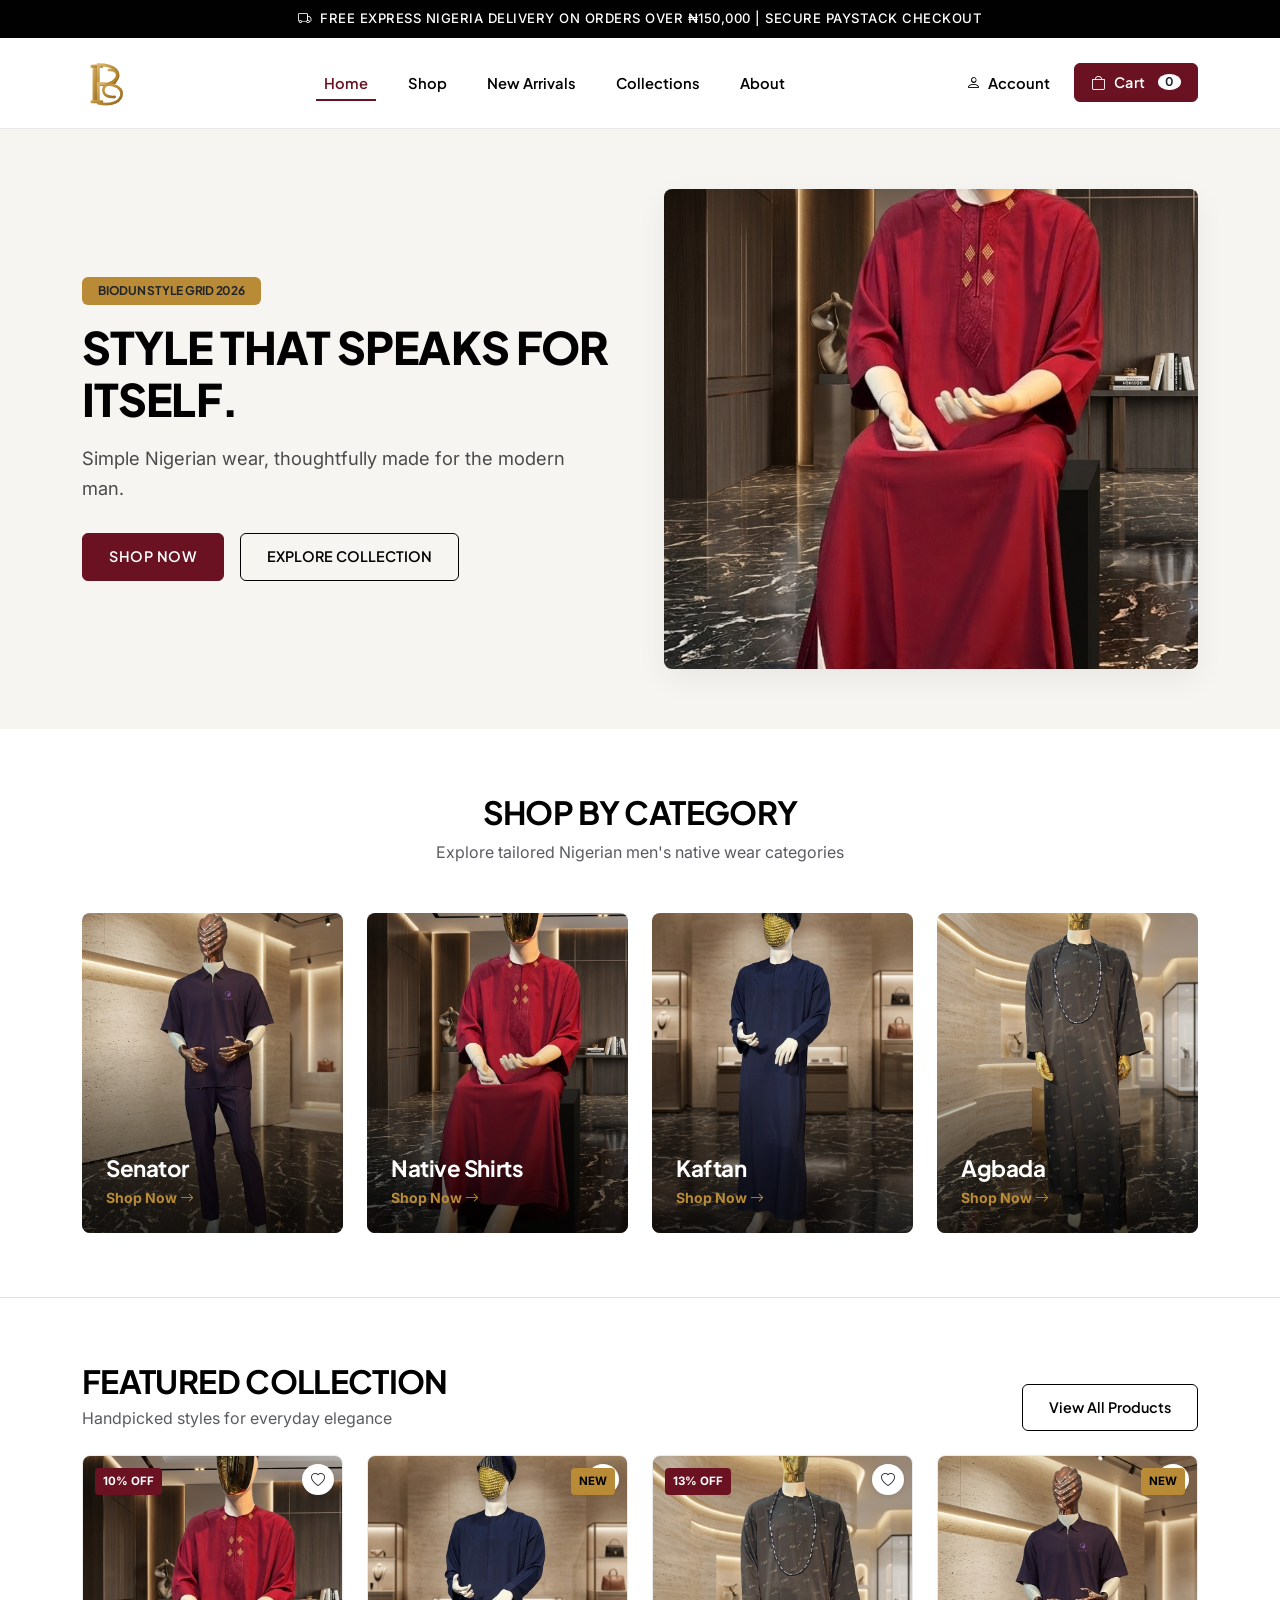
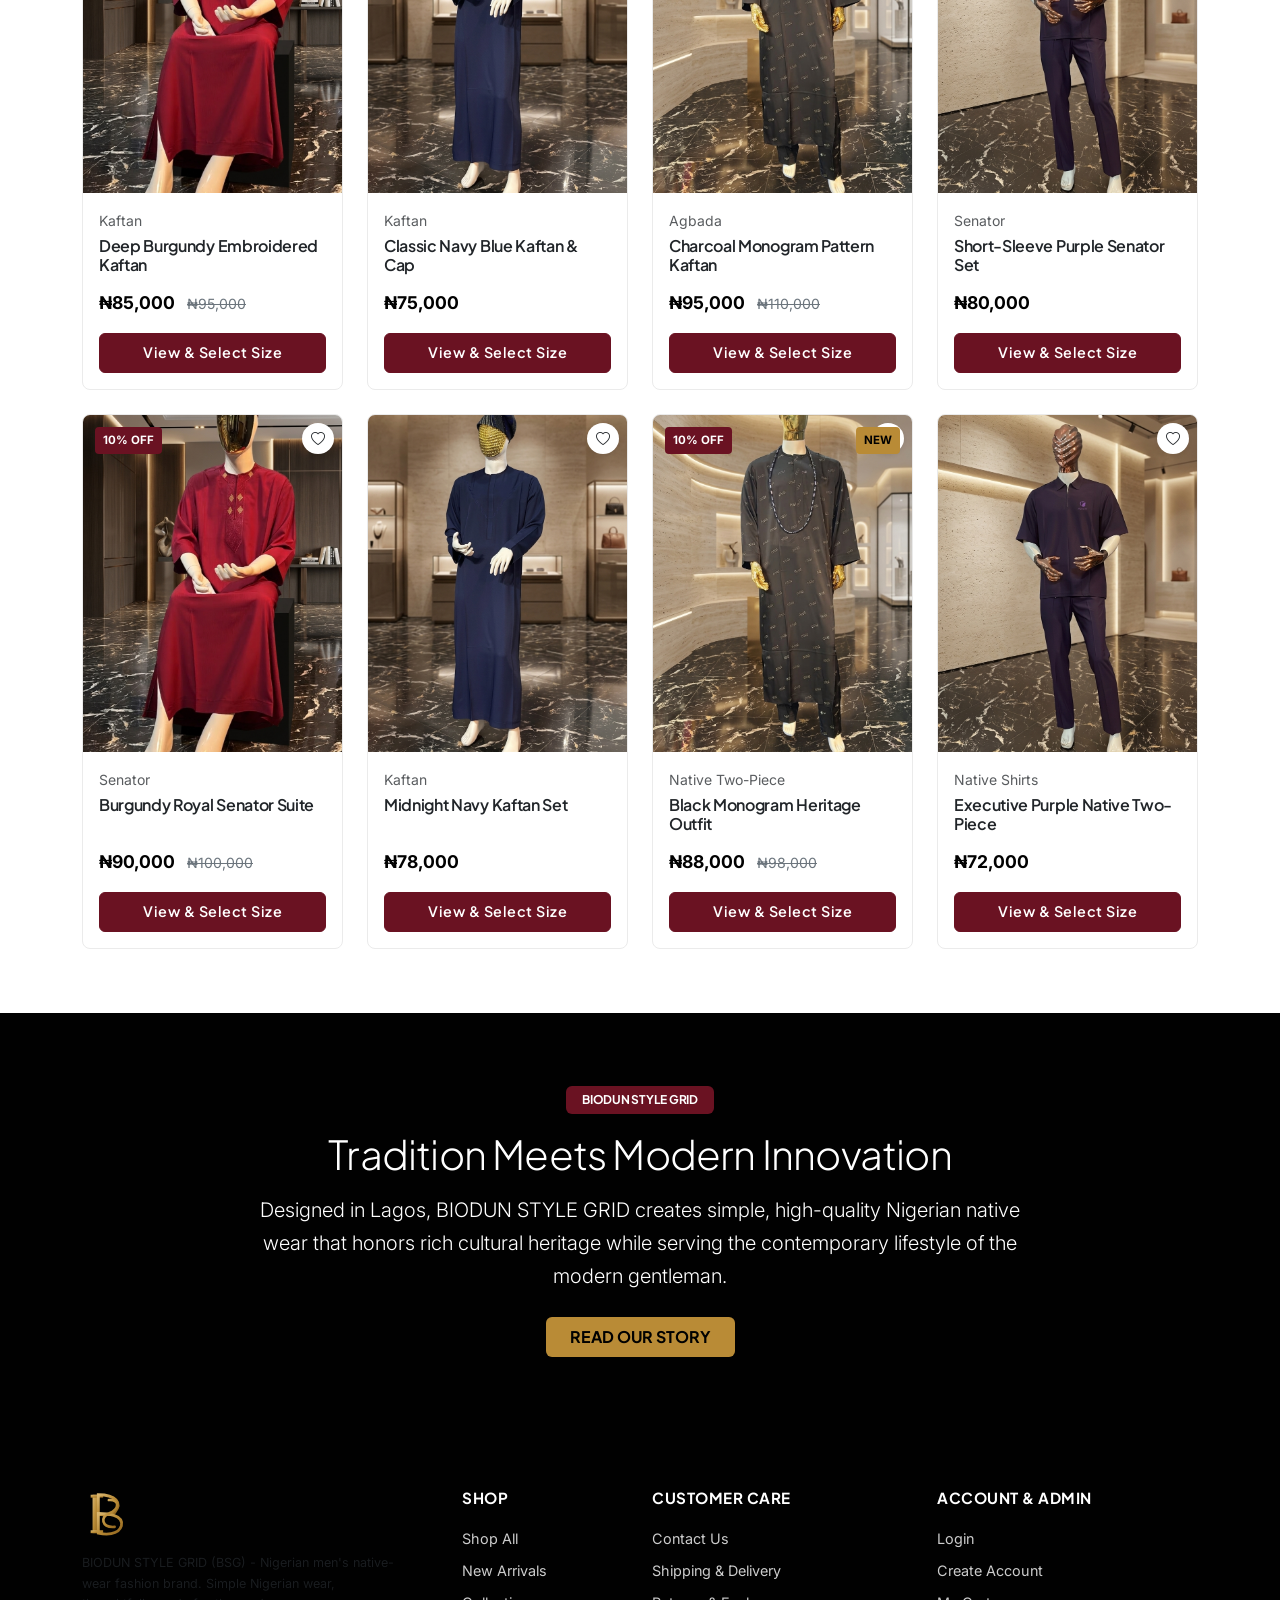
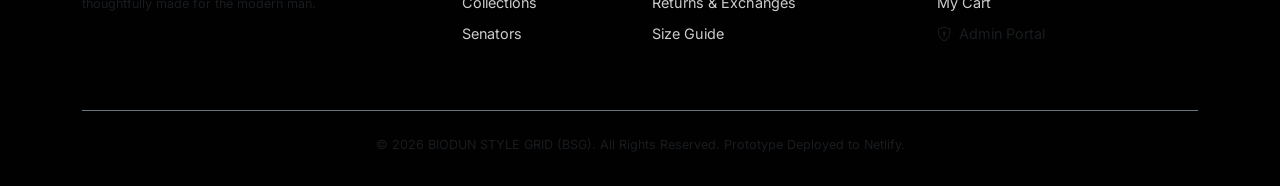
==== index.html @ 50bf49c2 "first commit" ====
<!DOCTYPE html>
<html lang="en">
<head>
  <meta charset="UTF-8">
  <meta name="viewport" content="width=device-width, initial-scale=1.0">
  <title>BIODUN STYLE GRID | Simple Nigerian Men's Native Wear</title>
  <meta name="description" content="BIODUN STYLE GRID (BSG) - Simple Nigerian wear, thoughtfully made for the modern man. Shop Senator outfits, Kaftans, Native shirts, and Agbada online.">
  
  <!-- Bootstrap 5 & Bootstrap Icons CSS -->
  <link href="https://cdn.jsdelivr.net/npm/bootstrap@5.3.2/dist/css/bootstrap.min.css" rel="stylesheet">
  <link href="https://cdn.jsdelivr.net/npm/bootstrap-icons@1.11.1/font/bootstrap-icons.css" rel="stylesheet">
  
  <!-- BSG Custom Brand CSS -->
  <link rel="stylesheet" href="css/style.css">
  <link rel="icon" href="assets/logo.svg" type="image/svg+xml">
</head>
<body>

  <!-- Announcement Bar -->
  <div class="announcement-bar text-center">
    <div class="container">
      <span><i class="bi bi-truck me-1"></i> FREE EXPRESS NIGERIA DELIVERY ON ORDERS OVER ₦150,000 | SECURE PAYSTACK CHECKOUT</span>
    </div>
  </div>

  <!-- Main Header Navigation -->
  <nav class="navbar navbar-expand-lg navbar-bsg">
    <div class="container">
      
      <!-- LEFT: Logo -->
      <a class="navbar-brand me-4 d-flex align-items-center" href="index.html">
        <img src="assets/logo.svg" alt="BIODUN STYLE GRID Emblem" height="48">
      </a>

      <!-- Mobile Controls: Cart & Hamburger -->
      <div class="d-flex align-items-center gap-2 d-lg-none ms-auto me-2">
        <a href="cart.html" class="btn btn-link text-dark p-1 position-relative">
          <i class="bi bi-bag fs-5"></i>
          <span class="cart-count-badge position-absolute top-0 start-100 translate-middle">0</span>
        </a>
      </div>

      <button class="navbar-toggler border-0" type="button" data-bs-toggle="collapse" data-bs-target="#bsgNavMenu">
        <span class="navbar-toggler-icon"></span>
      </button>

      <!-- CENTRE: Navigation Links -->
      <div class="collapse navbar-collapse" id="bsgNavMenu">
        <ul class="navbar-nav mx-auto mb-2 mb-lg-0 text-center">
          <li class="nav-item"><a class="nav-link nav-link-bsg active" href="index.html">Home</a></li>
          <li class="nav-item"><a class="nav-link nav-link-bsg" href="shop.html">Shop</a></li>
          <li class="nav-item"><a class="nav-link nav-link-bsg" href="shop.html?filter=new">New Arrivals</a></li>
          <li class="nav-item"><a class="nav-link nav-link-bsg" href="collections.html">Collections</a></li>
          <li class="nav-item"><a class="nav-link nav-link-bsg" href="about.html">About</a></li>
        </ul>

        <!-- RIGHT: Account, Cart -->
        <div class="d-none d-lg-flex align-items-center gap-3">
          <a href="login.html" class="nav-link-bsg text-dark nav-account-link me-2">
            <i class="bi bi-person me-1"></i> Account
          </a>

          <a href="cart.html" class="btn btn-bsg-primary btn-sm py-2 px-3 d-flex align-items-center gap-2">
            <i class="bi bi-bag"></i> Cart <span class="badge bg-white text-dark rounded-circle cart-count-badge">0</span>
          </a>
        </div>
      </div>

    </div>
  </nav>

  <!-- Hero Section -->
  <section class="hero-bsg">
    <div class="container">
      <div class="row align-items-center g-5">
        <div class="col-lg-6">
          <span class="badge bg-bsg-gold text-dark font-heading px-3 py-2 mb-3">BIODUN STYLE GRID 2026</span>
          <h1 class="hero-title">STYLE THAT SPEAKS FOR ITSELF.</h1>
          <p class="hero-subtitle">Simple Nigerian wear, thoughtfully made for the modern man.</p>
          
          <div class="d-flex gap-3 flex-wrap">
            <a href="shop.html" class="btn btn-bsg-primary btn-lg">SHOP NOW</a>
            <a href="collections.html" class="btn btn-bsg-secondary btn-lg">EXPLORE COLLECTION</a>
          </div>
        </div>

        <div class="col-lg-6">
          <div class="hero-img-box">
            <img src="assets/images/burgundy_embroidered_kaftan.jpg" alt="Modern Nigerian Male Native Wear" class="hero-img">
          </div>
        </div>
      </div>
    </div>
  </section>

  <!-- Shop By Category Section -->
  <section class="py-5 bg-bsg-white border-bottom">
    <div class="container py-3">
      <div class="text-center mb-5">
        <h2 class="font-heading mb-2">SHOP BY CATEGORY</h2>
        <p class="text-muted">Explore tailored Nigerian men's native wear categories</p>
      </div>

      <div class="row g-4">
        <!-- Category 1: Senator -->
        <div class="col-6 col-md-3">
          <a href="shop.html?category=Senator" class="category-card">
            <img src="assets/images/purple_native_set.jpg" alt="Senator Native Wear">
            <div class="category-card-overlay">
              <h3 class="category-card-title">Senator</h3>
              <span class="small text-bsg-gold fw-bold">Shop Now <i class="bi bi-arrow-right"></i></span>
            </div>
          </a>
        </div>

        <!-- Category 2: Native Shirts -->
        <div class="col-6 col-md-3">
          <a href="shop.html?category=Native Shirts" class="category-card">
            <img src="assets/images/burgundy_embroidered_kaftan.jpg" alt="Native Shirts">
            <div class="category-card-overlay">
              <h3 class="category-card-title">Native Shirts</h3>
              <span class="small text-bsg-gold fw-bold">Shop Now <i class="bi bi-arrow-right"></i></span>
            </div>
          </a>
        </div>

        <!-- Category 3: Kaftan -->
        <div class="col-6 col-md-3">
          <a href="shop.html?category=Kaftan" class="category-card">
            <img src="assets/images/navy_kaftan_fila.jpg" alt="Kaftan">
            <div class="category-card-overlay">
              <h3 class="category-card-title">Kaftan</h3>
              <span class="small text-bsg-gold fw-bold">Shop Now <i class="bi bi-arrow-right"></i></span>
            </div>
          </a>
        </div>

        <!-- Category 4: Agbada -->
        <div class="col-6 col-md-3">
          <a href="shop.html?category=Agbada" class="category-card">
            <img src="assets/images/charcoal_monogram_kaftan.jpg" alt="Agbada">
            <div class="category-card-overlay">
              <h3 class="category-card-title">Agbada</h3>
              <span class="small text-bsg-gold fw-bold">Shop Now <i class="bi bi-arrow-right"></i></span>
            </div>
          </a>
        </div>
      </div>
    </div>
  </section>

  <!-- Featured Collection (8 Products) -->
  <section class="py-5 bg-bsg-bg-light">
    <div class="container py-3">
      <div class="d-flex justify-content-between align-items-end mb-4">
        <div>
          <h2 class="font-heading mb-1">FEATURED COLLECTION</h2>
          <p class="text-muted mb-0">Handpicked styles for everyday elegance</p>
        </div>
        <a href="shop.html" class="btn btn-bsg-secondary btn-sm">View All Products</a>
      </div>

      <div class="row g-4" id="homeFeaturedGrid">
        <!-- Rendered dynamically by JavaScript -->
      </div>
    </div>
  </section>

  <!-- Brand Positioning Statement Banner -->
  <section class="py-5 bg-bsg-black text-white text-center">
    <div class="container py-4" style="max-width: 800px;">
      <span class="badge bg-bsg-burgundy text-white font-heading px-3 py-2 mb-3">BIODUN STYLE GRID</span>
      <h2 class="text-white display-6 mb-3">Tradition Meets Modern Innovation</h2>
      <p class="lead opacity-80 mb-4">
        Designed in Lagos, BIODUN STYLE GRID creates simple, high-quality Nigerian native wear that honors rich cultural heritage while serving the contemporary lifestyle of the modern gentleman.
      </p>
      <a href="about.html" class="btn btn-bsg-gold px-4 py-2">READ OUR STORY</a>
    </div>
  </section>

  <!-- Footer -->
  <footer class="footer-bsg">
    <div class="container">
      <div class="row g-4 mb-5">
        <div class="col-lg-4">
          <img src="assets/logo-white.svg" alt="BSG Emblem" height="48" class="mb-3">
          <p class="small text-muted mb-4" style="max-width: 320px;">
            BIODUN STYLE GRID (BSG) - Nigerian men's native-wear fashion brand. Simple Nigerian wear, thoughtfully made for the modern man.
          </p>
        </div>

        <div class="col-6 col-md-3 col-lg-2">
          <h6>SHOP</h6>
          <ul class="list-unstyled d-flex flex-column gap-2">
            <li><a href="shop.html">Shop All</a></li>
            <li><a href="shop.html?filter=new">New Arrivals</a></li>
            <li><a href="collections.html">Collections</a></li>
            <li><a href="shop.html?category=Senator">Senators</a></li>
          </ul>
        </div>

        <div class="col-6 col-md-3 col-lg-3">
          <h6>CUSTOMER CARE</h6>
          <ul class="list-unstyled d-flex flex-column gap-2">
            <li><a href="contact.html">Contact Us</a></li>
            <li><a href="contact.html#shipping">Shipping & Delivery</a></li>
            <li><a href="contact.html#returns">Returns & Exchanges</a></li>
            <li><a href="about.html#size-guide">Size Guide</a></li>
          </ul>
        </div>

        <div class="col-6 col-md-3 col-lg-3">
          <h6>ACCOUNT & ADMIN</h6>
          <ul class="list-unstyled d-flex flex-column gap-2 mb-3">
            <li><a href="login.html">Login</a></li>
            <li><a href="register.html">Create Account</a></li>
            <li><a href="cart.html">My Cart</a></li>
            <li><a href="admin.html" class="text-muted"><i class="bi bi-shield-lock me-1"></i> Admin Portal</a></li>
          </ul>
        </div>
      </div>

      <div class="border-top border-secondary pt-4 text-center small text-muted">
        <p class="mb-0">© 2026 BIODUN STYLE GRID (BSG). All Rights Reserved. Prototype Deployed to Netlify.</p>
      </div>
    </div>
  </footer>

  <!-- JS Dependencies -->
  <script src="https://cdn.jsdelivr.net/npm/bootstrap@5.3.2/dist/js/bootstrap.bundle.min.js"></script>
  <script src="js/products.js"></script>
  <script src="js/cart.js"></script>
  <script src="js/auth.js"></script>
  <script src="js/app.js"></script>

  <script>
    document.addEventListener('DOMContentLoaded', () => {
      const grid = document.getElementById('homeFeaturedGrid');
      if (grid) {
        const featured = getAllProducts().filter(p => p.featured).slice(0, 8);
        grid.innerHTML = featured.map(p => createProductCardHtml(p)).join('');
      }
    });
  </script>
</body>
</html>
---- css/style.css ----
/* ==========================================================================
   BIODUN STYLE GRID (BSG) - BRAND STYLESHEET
   Colors: Burgundy #6A1222 | Gold #B98B36 | Light Green #AAE3B8 | Black #010101 | White #FFFFFF
   Stack: HTML5, CSS3, JavaScript, Bootstrap 5, Bootstrap Icons
   ========================================================================== */

@import url('https://fonts.googleapis.com/css2?family=Inter:wght@300;400;500;600;700&family=Plus+Jakarta+Sans:wght@500;600;700;800&display=swap');

:root {
  --bsg-burgundy: #6A1222;
  --bsg-burgundy-hover: #520D1A;
  --bsg-gold: #B98B36;
  --bsg-gold-light: #DAB66E;
  --bsg-light-green: #AAE3B8;
  --bsg-black: #010101;
  --bsg-dark-gray: #1E1E24;
  --bsg-muted: #6C757D;
  --bsg-bg-light: #F8F9FA;
  --bsg-white: #FFFFFF;

  --font-heading: 'Plus Jakarta Sans', -apple-system, sans-serif;
  --font-body: 'Inter', -apple-system, sans-serif;
  
  --bsg-border-radius: 6px;
  --bsg-transition: all 0.25s ease-in-out;
}

/* Global Reset & Base Typography */
body {
  font-family: var(--font-body);
  color: var(--bsg-black);
  background-color: var(--bsg-white);
  line-height: 1.65;
  overflow-x: hidden;
  -webkit-font-smoothing: antialiased;
}

h1, h2, h3, h4, h5, h6, .font-heading {
  font-family: var(--font-heading);
  font-weight: 700;
  color: var(--bsg-black);
  letter-spacing: -0.02em;
}

a {
  color: inherit;
  text-decoration: none;
  transition: var(--bsg-transition);
}

a:hover {
  color: var(--bsg-burgundy);
}

/* Color Classes */
.bg-bsg-burgundy { background-color: var(--bsg-burgundy) !important; color: var(--bsg-white); }
.bg-bsg-gold { background-color: var(--bsg-gold) !important; color: var(--bsg-black); }
.bg-bsg-light { background-color: var(--bsg-bg-light) !important; }
.bg-bsg-black { background-color: var(--bsg-black) !important; color: var(--bsg-white); }
.text-bsg-burgundy { color: var(--bsg-burgundy) !important; }
.text-bsg-gold { color: var(--bsg-gold) !important; }
.text-bsg-green { color: #1E7E34 !important; }
.border-bsg-gold { border-color: var(--bsg-gold) !important; }

/* Buttons */
.btn-bsg-primary {
  background-color: var(--bsg-burgundy);
  color: var(--bsg-white) !important;
  font-family: var(--font-heading);
  font-weight: 600;
  font-size: 0.9rem;
  letter-spacing: 0.5px;
  padding: 12px 26px;
  border-radius: var(--bsg-border-radius);
  border: 1px solid var(--bsg-burgundy);
  transition: var(--bsg-transition);
}

.btn-bsg-primary:hover {
  background-color: var(--bsg-burgundy-hover);
  border-color: var(--bsg-burgundy-hover);
  color: var(--bsg-white) !important;
}

.btn-bsg-secondary {
  background-color: transparent;
  color: var(--bsg-black) !important;
  font-family: var(--font-heading);
  font-weight: 600;
  font-size: 0.9rem;
  padding: 12px 26px;
  border-radius: var(--bsg-border-radius);
  border: 1.5px solid var(--bsg-black);
  transition: var(--bsg-transition);
}

.btn-bsg-secondary:hover {
  background-color: var(--bsg-black);
  color: var(--bsg-white) !important;
}

.btn-bsg-gold {
  background-color: var(--bsg-gold);
  color: var(--bsg-black) !important;
  font-family: var(--font-heading);
  font-weight: 700;
  padding: 12px 24px;
  border-radius: var(--bsg-border-radius);
  border: none;
  transition: var(--bsg-transition);
}

.btn-bsg-gold:hover {
  background-color: var(--bsg-gold-light);
}

/* Header & Announcement Bar */
.announcement-bar {
  background-color: var(--bsg-black);
  color: var(--bsg-white);
  font-size: 0.82rem;
  font-weight: 500;
  padding: 8px 0;
  letter-spacing: 0.5px;
}

.announcement-bar a {
  color: var(--bsg-gold);
  text-decoration: underline;
}

.navbar-bsg {
  background-color: var(--bsg-white);
  border-bottom: 1px solid #EAEAEA;
  padding: 16px 0;
  position: sticky;
  top: 0;
  z-index: 1030;
}

.nav-link-bsg {
  font-family: var(--font-heading);
  font-size: 0.92rem;
  font-weight: 600;
  color: var(--bsg-black) !important;
  margin: 0 12px;
  padding: 6px 0;
  position: relative;
}

.nav-link-bsg:hover, .nav-link-bsg.active {
  color: var(--bsg-burgundy) !important;
}

.nav-link-bsg.active::after {
  content: '';
  position: absolute;
  bottom: 0;
  left: 0;
  width: 100%;
  height: 2px;
  background-color: var(--bsg-burgundy);
}

.cart-count-badge {
  background-color: var(--bsg-burgundy);
  color: var(--bsg-white);
  font-size: 0.75rem;
  font-weight: 700;
  border-radius: 50%;
  padding: 2px 7px;
  margin-left: 4px;
}

/* Hero Section */
.hero-bsg {
  background-color: #F7F5F2;
  padding: 60px 0;
  min-height: 520px;
  display: flex;
  align-items: center;
}

.hero-title {
  font-size: 2.8rem;
  font-weight: 800;
  line-height: 1.15;
  color: var(--bsg-black);
  margin-bottom: 18px;
}

.hero-subtitle {
  font-size: 1.15rem;
  color: #4A4A4A;
  margin-bottom: 30px;
  max-width: 520px;
}

.hero-img-box {
  border-radius: 8px;
  overflow: hidden;
  box-shadow: 0 10px 30px rgba(0,0,0,0.06);
}

.hero-img {
  width: 100%;
  height: 480px;
  object-fit: cover;
}

/* Shop Category Cards */
.category-card {
  position: relative;
  border-radius: 8px;
  overflow: hidden;
  height: 320px;
  background-color: #EEEEEE;
  display: block;
}

.category-card img {
  width: 100%;
  height: 100%;
  object-fit: cover;
  transition: transform 0.4s ease;
}

.category-card:hover img {
  transform: scale(1.05);
}

.category-card-overlay {
  position: absolute;
  inset: 0;
  background: linear-gradient(to top, rgba(1, 1, 1, 0.75) 0%, transparent 60%);
  display: flex;
  flex-direction: column;
  justify-content: flex-end;
  padding: 24px;
  color: var(--bsg-white);
}

.category-card-title {
  font-size: 1.4rem;
  font-weight: 700;
  color: var(--bsg-white);
  margin-bottom: 4px;
}

/* Product Cards */
.bsg-product-card {
  background-color: var(--bsg-white);
  border: 1px solid #EBEBEB;
  border-radius: 8px;
  overflow: hidden;
  transition: var(--bsg-transition);
  height: 100%;
  display: flex;
  flex-direction: column;
}

.bsg-product-card:hover {
  border-color: #CCCCCC;
  box-shadow: 0 8px 24px rgba(0,0,0,0.07);
}

.bsg-product-img-wrapper {
  position: relative;
  padding-top: 130%; /* 3:4 Aspect ratio */
  background-color: #F4F4F4;
  overflow: hidden;
}

.bsg-product-img {
  position: absolute;
  top: 0;
  left: 0;
  width: 100%;
  height: 100%;
  object-fit: cover;
  transition: transform 0.3s ease;
}

.bsg-product-card:hover .bsg-product-img {
  transform: scale(1.03);
}

.badge-bsg-discount {
  position: absolute;
  top: 12px;
  left: 12px;
  background-color: var(--bsg-burgundy);
  color: var(--bsg-white);
  font-size: 0.72rem;
  font-weight: 700;
  padding: 4px 8px;
  border-radius: 4px;
  z-index: 2;
}

.badge-bsg-new {
  position: absolute;
  top: 12px;
  right: 12px;
  background-color: var(--bsg-gold);
  color: var(--bsg-black);
  font-size: 0.72rem;
  font-weight: 700;
  padding: 4px 8px;
  border-radius: 4px;
  z-index: 2;
}

.bsg-card-body {
  padding: 16px;
  display: flex;
  flex-direction: column;
  flex-grow: 1;
}

.bsg-product-title {
  font-size: 1rem;
  font-weight: 600;
  color: var(--bsg-black);
  margin-bottom: 6px;
}

.bsg-product-price {
  font-size: 1.1rem;
  font-weight: 700;
  color: var(--bsg-black);
}

.bsg-product-old-price {
  font-size: 0.88rem;
  color: var(--bsg-muted);
  text-decoration: line-through;
  margin-left: 8px;
}

/* Selectable Size & Color Buttons */
.size-btn-group .btn-size {
  border: 1.5px solid #DDDDDD;
  background: var(--bsg-white);
  color: var(--bsg-black);
  font-weight: 600;
  font-size: 0.85rem;
  min-width: 44px;
  height: 44px;
  border-radius: 6px;
  transition: var(--bsg-transition);
}

.size-btn-group .btn-size:hover {
  border-color: var(--bsg-black);
}

.size-btn-group .btn-size.active {
  border-color: var(--bsg-burgundy);
  background-color: var(--bsg-burgundy);
  color: var(--bsg-white);
}

.color-swatch {
  width: 32px;
  height: 32px;
  border-radius: 50%;
  border: 2px solid transparent;
  cursor: pointer;
  display: inline-block;
  transition: var(--bsg-transition);
}

.color-swatch.active {
  border-color: var(--bsg-burgundy);
  transform: scale(1.15);
}

/* Footer */
.footer-bsg {
  background-color: var(--bsg-black);
  color: #CCCCCC;
  padding: 60px 0 30px 0;
  font-size: 0.9rem;
}

.footer-bsg h6 {
  color: var(--bsg-white);
  font-family: var(--font-heading);
  font-size: 0.95rem;
  font-weight: 700;
  margin-bottom: 20px;
  letter-spacing: 0.5px;
}

.footer-bsg a {
  color: #CCCCCC;
}

.footer-bsg a:hover {
  color: var(--bsg-gold);
}

/* Toast Notification Styling */
.toast-bsg {
  background-color: var(--bsg-black);
  color: var(--bsg-white);
  border-left: 4px solid var(--bsg-burgundy);
  box-shadow: 0 10px 25px rgba(0,0,0,0.2);
}

/* Responsive Tweaks */
@media (max-width: 768px) {
  .hero-bsg {
    padding: 40px 0;
    text-align: center;
  }
  .hero-title {
    font-size: 2.1rem;
  }
  .hero-subtitle {
    margin-left: auto;
    margin-right: auto;
  }
  .hero-img {
    height: 320px;
  }
}
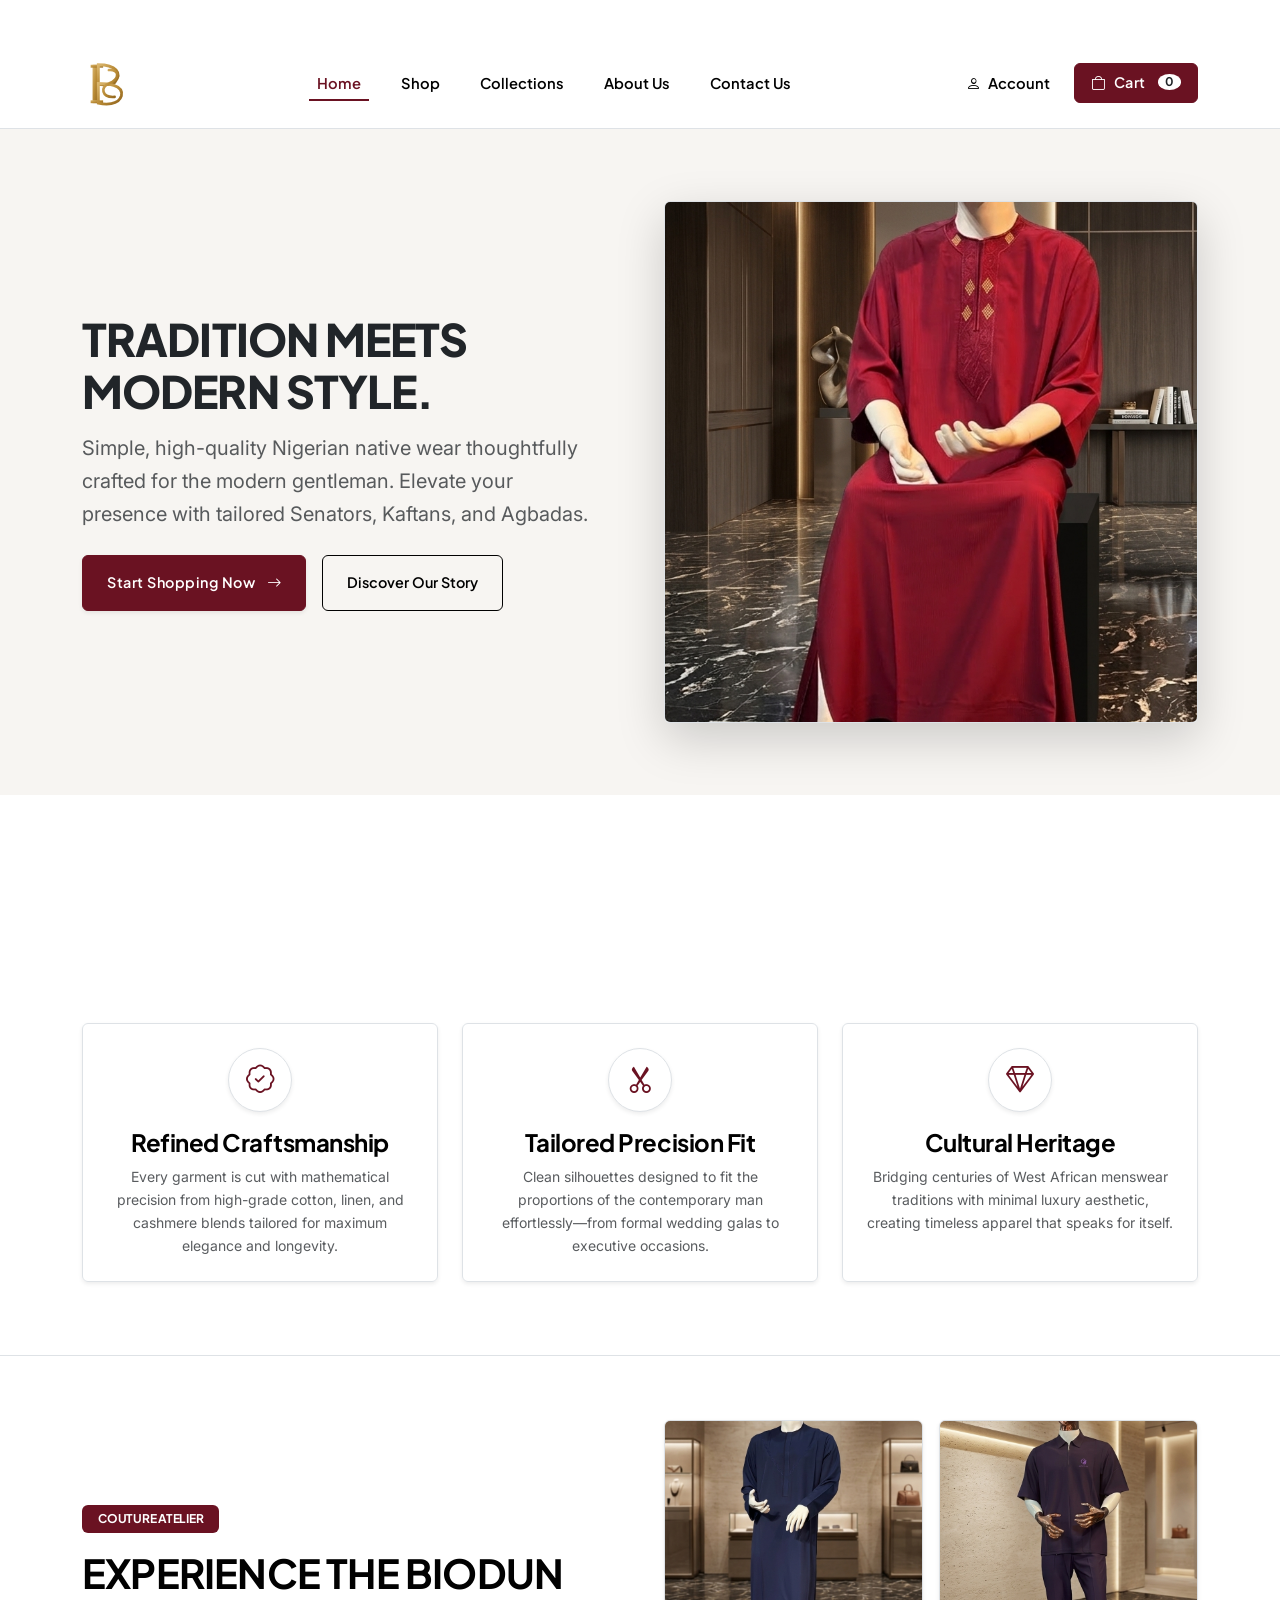
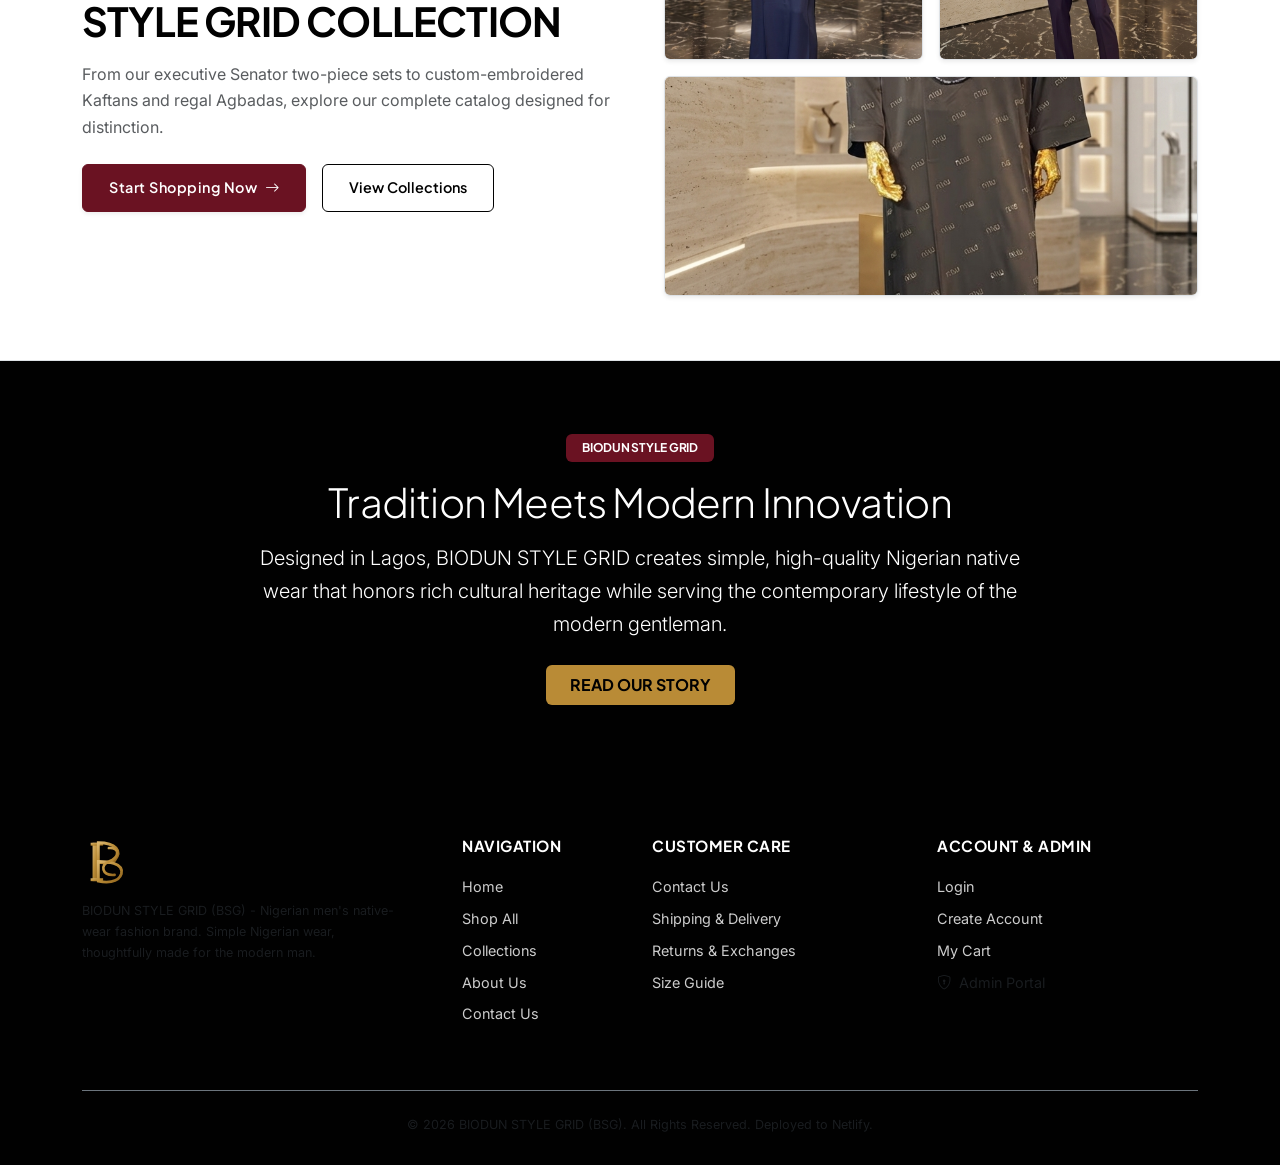
==== commit 7e00fd43: "first commit" ====
--- a/index.html
+++ b/index.html
@@ -3,8 +3,8 @@
 <head>
   <meta charset="UTF-8">
   <meta name="viewport" content="width=device-width, initial-scale=1.0">
-  <title>BIODUN STYLE GRID | Simple Nigerian Men's Native Wear</title>
-  <meta name="description" content="BIODUN STYLE GRID (BSG) - Simple Nigerian wear, thoughtfully made for the modern man. Shop Senator outfits, Kaftans, Native shirts, and Agbada online.">
+  <title>BIODUN STYLE GRID | Nigerian Men's Native Wear</title>
+  <meta name="description" content="BIODUN STYLE GRID (BSG) - Tradition Meets Modern Style. Premium Nigerian men's native wear thoughtfully crafted for the modern gentleman.">
   
   <!-- Bootstrap 5 & Bootstrap Icons CSS -->
   <link href="https://cdn.jsdelivr.net/npm/bootstrap@5.3.2/dist/css/bootstrap.min.css" rel="stylesheet">
@@ -17,14 +17,14 @@
 <body>
 
   <!-- Announcement Bar -->
-  <div class="announcement-bar text-center">
+  <div class="announcement-bar text-center bsg-scroll-item" data-bsg-animate="drop-top">
     <div class="container">
       <span><i class="bi bi-truck me-1"></i> FREE EXPRESS NIGERIA DELIVERY ON ORDERS OVER ₦150,000 | SECURE PAYSTACK CHECKOUT</span>
     </div>
   </div>
 
   <!-- Main Header Navigation -->
-  <nav class="navbar navbar-expand-lg navbar-bsg">
+  <nav class="navbar navbar-expand-lg navbar-bsg border-bottom bsg-scroll-item" data-bsg-animate="drop-top" data-bsg-delay="1">
     <div class="container">
       
       <!-- LEFT: Logo -->
@@ -49,9 +49,9 @@
         <ul class="navbar-nav mx-auto mb-2 mb-lg-0 text-center">
           <li class="nav-item"><a class="nav-link nav-link-bsg active" href="index.html">Home</a></li>
           <li class="nav-item"><a class="nav-link nav-link-bsg" href="shop.html">Shop</a></li>
-          <li class="nav-item"><a class="nav-link nav-link-bsg" href="shop.html?filter=new">New Arrivals</a></li>
           <li class="nav-item"><a class="nav-link nav-link-bsg" href="collections.html">Collections</a></li>
-          <li class="nav-item"><a class="nav-link nav-link-bsg" href="about.html">About</a></li>
+          <li class="nav-item"><a class="nav-link nav-link-bsg" href="about.html">About Us</a></li>
+          <li class="nav-item"><a class="nav-link nav-link-bsg" href="contact.html">Contact Us</a></li>
         </ul>
 
         <!-- RIGHT: Account, Cart -->
@@ -69,137 +69,178 @@
     </div>
   </nav>
 
-  <!-- Hero Section -->
-  <section class="hero-bsg">
-    <div class="container">
+  <!-- 1. HERO SECTION (Full-Page Scroll Animated) -->
+  <section class="hero-bsg py-5 bg-bsg-bg-light position-relative overflow-hidden">
+    <div class="container py-4">
       <div class="row align-items-center g-5">
+        
+        <!-- Left: Ground-Style Drop Copy -->
         <div class="col-lg-6">
-          <span class="badge bg-bsg-gold text-dark font-heading px-3 py-2 mb-3">BIODUN STYLE GRID 2026</span>
-          <h1 class="hero-title">STYLE THAT SPEAKS FOR ITSELF.</h1>
-          <p class="hero-subtitle">Simple Nigerian wear, thoughtfully made for the modern man.</p>
+
+          <h1 class="hero-title display-4 font-heading text-dark mb-3 bsg-scroll-item" data-bsg-animate="ground-drop" data-bsg-delay="1">
+            TRADITION MEETS MODERN STYLE.
+          </h1>
+
+          <p class="hero-subtitle text-muted fs-5 mb-4 leading-relaxed bsg-scroll-item" data-bsg-animate="ground-drop" data-bsg-delay="2">
+            Simple, high-quality Nigerian native wear thoughtfully crafted for the modern gentleman. Elevate your presence with tailored Senators, Kaftans, and Agbadas.
+          </p>
           
-          <div class="d-flex gap-3 flex-wrap">
-            <a href="shop.html" class="btn btn-bsg-primary btn-lg">SHOP NOW</a>
-            <a href="collections.html" class="btn btn-bsg-secondary btn-lg">EXPLORE COLLECTION</a>
-          </div>
-        </div>
-
+          <div class="d-flex gap-3 flex-wrap align-items-center bsg-scroll-item" data-bsg-animate="ground-drop" data-bsg-delay="3">
+            <a href="shop.html" class="btn btn-bsg-primary btn-lg shadow-sm py-3 px-4">
+              Start Shopping Now <i class="bi bi-arrow-right ms-2"></i>
+            </a>
+            <a href="about.html" class="btn btn-bsg-secondary btn-lg py-3 px-4">
+              Discover Our Story
+            </a>
+          </div>
+        </div>
+
+        <!-- Right: Dropping Image with Continuous Ambient Float -->
         <div class="col-lg-6">
-          <div class="hero-img-box">
-            <img src="assets/images/burgundy_embroidered_kaftan.jpg" alt="Modern Nigerian Male Native Wear" class="hero-img">
-          </div>
-        </div>
-      </div>
-    </div>
-  </section>
-
-  <!-- Shop By Category Section -->
-  <section class="py-5 bg-bsg-white border-bottom">
+          <div class="bsg-scroll-item bsg-float" data-bsg-animate="drop-top" data-bsg-delay="1">
+            <div class="hero-img-box rounded shadow-lg overflow-hidden border">
+              <img src="assets/images/burgundy_embroidered_kaftan.jpg" alt="BIODUN STYLE GRID Native Wear Luxury" class="hero-img w-100 object-cover" style="min-height: 520px;">
+            </div>
+          </div>
+        </div>
+
+      </div>
+    </div>
+  </section>
+
+  <!-- 2. BRAND PILLARS SECTION (Scroll-Triggered Drop Cards) -->
+  <section class="py-5 bg-white border-bottom">
+    <div class="container py-4">
+      <div class="text-center mb-5 max-w-700 mx-auto bsg-scroll-item" data-bsg-animate="ground-drop">
+        <span class="text-bsg-burgundy font-heading small fw-bold text-uppercase tracking-wider">The BSG Standard</span>
+        <h2 class="font-heading display-6 mb-2">THE ART OF NIGERIAN TAILORING</h2>
+        <p class="text-muted">Honoring rich cultural heritage through precise craftsmanship and contemporary silhouettes.</p>
+      </div>
+
+      <div class="row g-4">
+        <!-- Pillar 1 -->
+        <div class="col-md-4">
+          <div class="p-4 bg-bsg-bg-light rounded border h-100 text-center bsg-scroll-item shadow-sm" data-bsg-animate="drop-top" data-bsg-delay="1">
+            <div class="d-inline-flex align-items-center justify-content-center bg-white rounded-circle text-bsg-burgundy fs-3 mb-3 border shadow-sm bsg-pulse" style="width: 64px; height: 64px;">
+              <i class="bi bi-patch-check"></i>
+            </div>
+            <h4 class="font-heading mb-2">Refined Craftsmanship</h4>
+            <p class="text-muted small mb-0">
+              Every garment is cut with mathematical precision from high-grade cotton, linen, and cashmere blends tailored for maximum elegance and longevity.
+            </p>
+          </div>
+        </div>
+
+        <!-- Pillar 2 -->
+        <div class="col-md-4">
+          <div class="p-4 bg-bsg-bg-light rounded border h-100 text-center bsg-scroll-item shadow-sm" data-bsg-animate="drop-top" data-bsg-delay="2">
+            <div class="d-inline-flex align-items-center justify-content-center bg-white rounded-circle text-bsg-burgundy fs-3 mb-3 border shadow-sm bsg-pulse" style="width: 64px; height: 64px;">
+              <i class="bi bi-scissors"></i>
+            </div>
+            <h4 class="font-heading mb-2">Tailored Precision Fit</h4>
+            <p class="text-muted small mb-0">
+              Clean silhouettes designed to fit the proportions of the contemporary man effortlessly—from formal wedding galas to executive occasions.
+            </p>
+          </div>
+        </div>
+
+        <!-- Pillar 3 -->
+        <div class="col-md-4">
+          <div class="p-4 bg-bsg-bg-light rounded border h-100 text-center bsg-scroll-item shadow-sm" data-bsg-animate="drop-top" data-bsg-delay="3">
+            <div class="d-inline-flex align-items-center justify-content-center bg-white rounded-circle text-bsg-burgundy fs-3 mb-3 border shadow-sm bsg-pulse" style="width: 64px; height: 64px;">
+              <i class="bi bi-gem"></i>
+            </div>
+            <h4 class="font-heading mb-2">Cultural Heritage</h4>
+            <p class="text-muted small mb-0">
+              Bridging centuries of West African menswear traditions with minimal luxury aesthetic, creating timeless apparel that speaks for itself.
+            </p>
+          </div>
+        </div>
+      </div>
+    </div>
+  </section>
+
+  <!-- 3. COUTURE ATELIER SHOWCASE SECTION (Scroll Slide & Staggered Image Drop) -->
+  <section class="py-5 bg-bsg-bg-light border-bottom">
     <div class="container py-3">
-      <div class="text-center mb-5">
-        <h2 class="font-heading mb-2">SHOP BY CATEGORY</h2>
-        <p class="text-muted">Explore tailored Nigerian men's native wear categories</p>
-      </div>
-
-      <div class="row g-4">
-        <!-- Category 1: Senator -->
-        <div class="col-6 col-md-3">
-          <a href="shop.html?category=Senator" class="category-card">
-            <img src="assets/images/purple_native_set.jpg" alt="Senator Native Wear">
-            <div class="category-card-overlay">
-              <h3 class="category-card-title">Senator</h3>
-              <span class="small text-bsg-gold fw-bold">Shop Now <i class="bi bi-arrow-right"></i></span>
-            </div>
-          </a>
-        </div>
-
-        <!-- Category 2: Native Shirts -->
-        <div class="col-6 col-md-3">
-          <a href="shop.html?category=Native Shirts" class="category-card">
-            <img src="assets/images/burgundy_embroidered_kaftan.jpg" alt="Native Shirts">
-            <div class="category-card-overlay">
-              <h3 class="category-card-title">Native Shirts</h3>
-              <span class="small text-bsg-gold fw-bold">Shop Now <i class="bi bi-arrow-right"></i></span>
-            </div>
-          </a>
-        </div>
-
-        <!-- Category 3: Kaftan -->
-        <div class="col-6 col-md-3">
-          <a href="shop.html?category=Kaftan" class="category-card">
-            <img src="assets/images/navy_kaftan_fila.jpg" alt="Kaftan">
-            <div class="category-card-overlay">
-              <h3 class="category-card-title">Kaftan</h3>
-              <span class="small text-bsg-gold fw-bold">Shop Now <i class="bi bi-arrow-right"></i></span>
-            </div>
-          </a>
-        </div>
-
-        <!-- Category 4: Agbada -->
-        <div class="col-6 col-md-3">
-          <a href="shop.html?category=Agbada" class="category-card">
-            <img src="assets/images/charcoal_monogram_kaftan.jpg" alt="Agbada">
-            <div class="category-card-overlay">
-              <h3 class="category-card-title">Agbada</h3>
-              <span class="small text-bsg-gold fw-bold">Shop Now <i class="bi bi-arrow-right"></i></span>
-            </div>
-          </a>
-        </div>
-      </div>
-    </div>
-  </section>
-
-  <!-- Featured Collection (8 Products) -->
-  <section class="py-5 bg-bsg-bg-light">
-    <div class="container py-3">
-      <div class="d-flex justify-content-between align-items-end mb-4">
-        <div>
-          <h2 class="font-heading mb-1">FEATURED COLLECTION</h2>
-          <p class="text-muted mb-0">Handpicked styles for everyday elegance</p>
-        </div>
-        <a href="shop.html" class="btn btn-bsg-secondary btn-sm">View All Products</a>
-      </div>
-
-      <div class="row g-4" id="homeFeaturedGrid">
-        <!-- Rendered dynamically by JavaScript -->
-      </div>
-    </div>
-  </section>
-
-  <!-- Brand Positioning Statement Banner -->
+      <div class="row align-items-center g-5">
+        
+        <!-- Multi-Image Drop Grid with Sway Motion -->
+        <div class="col-lg-6 order-lg-2">
+          <div class="row g-3">
+            <div class="col-6 bsg-scroll-item bsg-sway" data-bsg-animate="drop-top" data-bsg-delay="1">
+              <img src="assets/images/navy_kaftan_fila.jpg" alt="Navy Kaftan" class="img-fluid rounded border shadow-sm w-100" style="height: 240px; object-fit: cover;">
+            </div>
+            <div class="col-6 bsg-scroll-item bsg-float" data-bsg-animate="drop-top" data-bsg-delay="2">
+              <img src="assets/images/purple_native_set.jpg" alt="Purple Senator Set" class="img-fluid rounded border shadow-sm w-100" style="height: 240px; object-fit: cover;">
+            </div>
+            <div class="col-12 bsg-scroll-item" data-bsg-animate="drop-top" data-bsg-delay="3">
+              <img src="assets/images/charcoal_monogram_kaftan.jpg" alt="Charcoal Monogram Kaftan" class="img-fluid rounded border shadow-sm w-100" style="height: 220px; object-fit: cover;">
+            </div>
+          </div>
+        </div>
+
+        <!-- Left Slide Copy -->
+        <div class="col-lg-6 order-lg-1">
+          <div class="bsg-scroll-item" data-bsg-animate="slide-left" data-bsg-delay="1">
+            <span class="badge bg-bsg-burgundy text-white font-heading px-3 py-2 mb-3">COUTURE ATELIER</span>
+            <h2 class="font-heading display-6 mb-3">EXPERIENCE THE BIODUN STYLE GRID COLLECTION</h2>
+            <p class="text-muted mb-4 leading-relaxed">
+              From our executive Senator two-piece sets to custom-embroidered Kaftans and regal Agbadas, explore our complete catalog designed for distinction.
+            </p>
+            <div class="d-flex gap-3 flex-wrap">
+              <a href="shop.html" class="btn btn-bsg-primary btn-lg shadow-sm">
+                Start Shopping Now <i class="bi bi-arrow-right ms-1"></i>
+              </a>
+              <a href="collections.html" class="btn btn-bsg-secondary btn-lg">
+                View Collections
+              </a>
+            </div>
+          </div>
+        </div>
+
+      </div>
+    </div>
+  </section>
+
+  <!-- 4. MANIFESTO BANNER (Zoom & Ground Drop reveal) -->
   <section class="py-5 bg-bsg-black text-white text-center">
-    <div class="container py-4" style="max-width: 800px;">
-      <span class="badge bg-bsg-burgundy text-white font-heading px-3 py-2 mb-3">BIODUN STYLE GRID</span>
-      <h2 class="text-white display-6 mb-3">Tradition Meets Modern Innovation</h2>
-      <p class="lead opacity-80 mb-4">
+    <div class="container py-4 bsg-scroll-item" data-bsg-animate="zoom-in" style="max-width: 800px;">
+      <span class="badge bg-bsg-burgundy text-white font-heading px-3 py-2 mb-3 bsg-scroll-item" data-bsg-animate="ground-drop" data-bsg-delay="1">BIODUN STYLE GRID</span>
+      <h2 class="text-white display-6 mb-3 bsg-scroll-item" data-bsg-animate="ground-drop" data-bsg-delay="2">Tradition Meets Modern Innovation</h2>
+      <p class="lead opacity-80 mb-4 bsg-scroll-item" data-bsg-animate="ground-drop" data-bsg-delay="3">
         Designed in Lagos, BIODUN STYLE GRID creates simple, high-quality Nigerian native wear that honors rich cultural heritage while serving the contemporary lifestyle of the modern gentleman.
       </p>
-      <a href="about.html" class="btn btn-bsg-gold px-4 py-2">READ OUR STORY</a>
-    </div>
-  </section>
-
-  <!-- Footer -->
+      <div class="bsg-scroll-item" data-bsg-animate="ground-drop" data-bsg-delay="4">
+        <a href="about.html" class="btn btn-bsg-gold px-4 py-2">READ OUR STORY</a>
+      </div>
+    </div>
+  </section>
+
+  <!-- 5. FOOTER (Staggered Scroll Reveal Columns) -->
   <footer class="footer-bsg">
     <div class="container">
       <div class="row g-4 mb-5">
-        <div class="col-lg-4">
+        
+        <div class="col-lg-4 bsg-scroll-item" data-bsg-animate="slide-left" data-bsg-delay="1">
           <img src="assets/logo-white.svg" alt="BSG Emblem" height="48" class="mb-3">
           <p class="small text-muted mb-4" style="max-width: 320px;">
             BIODUN STYLE GRID (BSG) - Nigerian men's native-wear fashion brand. Simple Nigerian wear, thoughtfully made for the modern man.
           </p>
         </div>
 
-        <div class="col-6 col-md-3 col-lg-2">
-          <h6>SHOP</h6>
+        <div class="col-6 col-md-3 col-lg-2 bsg-scroll-item" data-bsg-animate="reveal-up" data-bsg-delay="2">
+          <h6>NAVIGATION</h6>
           <ul class="list-unstyled d-flex flex-column gap-2">
+            <li><a href="index.html">Home</a></li>
             <li><a href="shop.html">Shop All</a></li>
-            <li><a href="shop.html?filter=new">New Arrivals</a></li>
             <li><a href="collections.html">Collections</a></li>
-            <li><a href="shop.html?category=Senator">Senators</a></li>
+            <li><a href="about.html">About Us</a></li>
+            <li><a href="contact.html">Contact Us</a></li>
           </ul>
         </div>
 
-        <div class="col-6 col-md-3 col-lg-3">
+        <div class="col-6 col-md-3 col-lg-3 bsg-scroll-item" data-bsg-animate="reveal-up" data-bsg-delay="3">
           <h6>CUSTOMER CARE</h6>
           <ul class="list-unstyled d-flex flex-column gap-2">
             <li><a href="contact.html">Contact Us</a></li>
@@ -209,7 +250,7 @@
           </ul>
         </div>
 
-        <div class="col-6 col-md-3 col-lg-3">
+        <div class="col-6 col-md-3 col-lg-3 bsg-scroll-item" data-bsg-animate="reveal-up" data-bsg-delay="4">
           <h6>ACCOUNT & ADMIN</h6>
           <ul class="list-unstyled d-flex flex-column gap-2 mb-3">
             <li><a href="login.html">Login</a></li>
@@ -220,8 +261,8 @@
         </div>
       </div>
 
-      <div class="border-top border-secondary pt-4 text-center small text-muted">
-        <p class="mb-0">© 2026 BIODUN STYLE GRID (BSG). All Rights Reserved. Prototype Deployed to Netlify.</p>
+      <div class="border-top border-secondary pt-4 text-center small text-muted bsg-scroll-item" data-bsg-animate="ground-drop" data-bsg-delay="5">
+        <p class="mb-0">© 2026 BIODUN STYLE GRID (BSG). All Rights Reserved. Deployed to Netlify.</p>
       </div>
     </div>
   </footer>
@@ -232,15 +273,5 @@
   <script src="js/cart.js"></script>
   <script src="js/auth.js"></script>
   <script src="js/app.js"></script>
-
-  <script>
-    document.addEventListener('DOMContentLoaded', () => {
-      const grid = document.getElementById('homeFeaturedGrid');
-      if (grid) {
-        const featured = getAllProducts().filter(p => p.featured).slice(0, 8);
-        grid.innerHTML = featured.map(p => createProductCardHtml(p)).join('');
-      }
-    });
-  </script>
 </body>
 </html>
--- a/css/style.css
+++ b/css/style.css
@@ -426,3 +426,121 @@
     height: 320px;
   }
 }
+
+/* ==========================================================================
+   FULL-PAGE SCROLL ANIMATIONS & DYNAMIC MOTION SYSTEM
+   ========================================================================== */
+
+/* Base Scroll Item */
+.bsg-scroll-item {
+  opacity: 0;
+  transition: transform 0.9s cubic-bezier(0.16, 1, 0.3, 1), opacity 0.8s cubic-bezier(0.16, 1, 0.3, 1);
+  will-change: transform, opacity;
+}
+
+/* Animation Styles */
+[data-bsg-animate="drop-top"] {
+  transform: translateY(-110px) scale(0.95);
+}
+
+[data-bsg-animate="ground-drop"] {
+  transform: translateY(-70px) rotateX(10deg);
+}
+
+[data-bsg-animate="reveal-up"] {
+  transform: translateY(50px);
+}
+
+[data-bsg-animate="slide-left"] {
+  transform: translateX(-70px);
+}
+
+[data-bsg-animate="slide-right"] {
+  transform: translateX(70px);
+}
+
+[data-bsg-animate="zoom-in"] {
+  transform: scale(0.85);
+}
+
+/* Active In-View State */
+.bsg-scroll-item.bsg-in-view {
+  opacity: 1 !important;
+  transform: translateY(0) translateX(0) scale(1) rotateX(0deg) !important;
+}
+
+/* Stagger Delays */
+[data-bsg-delay="1"] { transition-delay: 0.12s; }
+[data-bsg-delay="2"] { transition-delay: 0.24s; }
+[data-bsg-delay="3"] { transition-delay: 0.36s; }
+[data-bsg-delay="4"] { transition-delay: 0.48s; }
+[data-bsg-delay="5"] { transition-delay: 0.60s; }
+
+/* Continuous Ambient Motion */
+@keyframes floatSubtle {
+  0%, 100% { transform: translateY(0); }
+  50% { transform: translateY(-10px); }
+}
+
+@keyframes swaySubtle {
+  0%, 100% { transform: rotate(0deg); }
+  50% { transform: rotate(2deg); }
+}
+
+@keyframes pulseGlow {
+  0%, 100% { transform: scale(1); filter: brightness(1); }
+  50% { transform: scale(1.03); filter: brightness(1.05); }
+}
+
+.bsg-float {
+  animation: floatSubtle 4.8s ease-in-out infinite;
+}
+
+.bsg-sway {
+  animation: swaySubtle 6s ease-in-out infinite;
+}
+
+.bsg-pulse {
+  animation: pulseGlow 3.5s ease-in-out infinite;
+}
+
+/* Enhanced Button Interactions & Micro-Animations */
+.btn-bsg-primary, .btn-bsg-secondary, .btn-bsg-gold {
+  position: relative;
+  overflow: hidden;
+  transition: transform 0.25s cubic-bezier(0.16, 1, 0.3, 1), background-color 0.25s ease, box-shadow 0.25s ease;
+}
+
+.btn-bsg-primary:hover, .btn-bsg-secondary:hover {
+  transform: translateY(-3px) scale(1.02);
+  box-shadow: 0 10px 22px rgba(106, 18, 34, 0.25);
+}
+
+.btn-bsg-gold:hover {
+  transform: translateY(-3px) scale(1.02);
+  box-shadow: 0 10px 22px rgba(185, 139, 54, 0.3);
+}
+
+.btn i.bi-arrow-right {
+  display: inline-block;
+  transition: transform 0.25s ease-in-out;
+}
+
+.btn:hover i.bi-arrow-right {
+  transform: translateX(6px);
+}
+
+/* Accessibility: Reduced Motion Support */
+@media (prefers-reduced-motion: reduce) {
+  .bsg-scroll-item {
+    opacity: 1 !important;
+    transform: none !important;
+    transition: none !important;
+  }
+  .bsg-float, .bsg-sway, .bsg-pulse {
+    animation: none !important;
+  }
+}
+
+
+
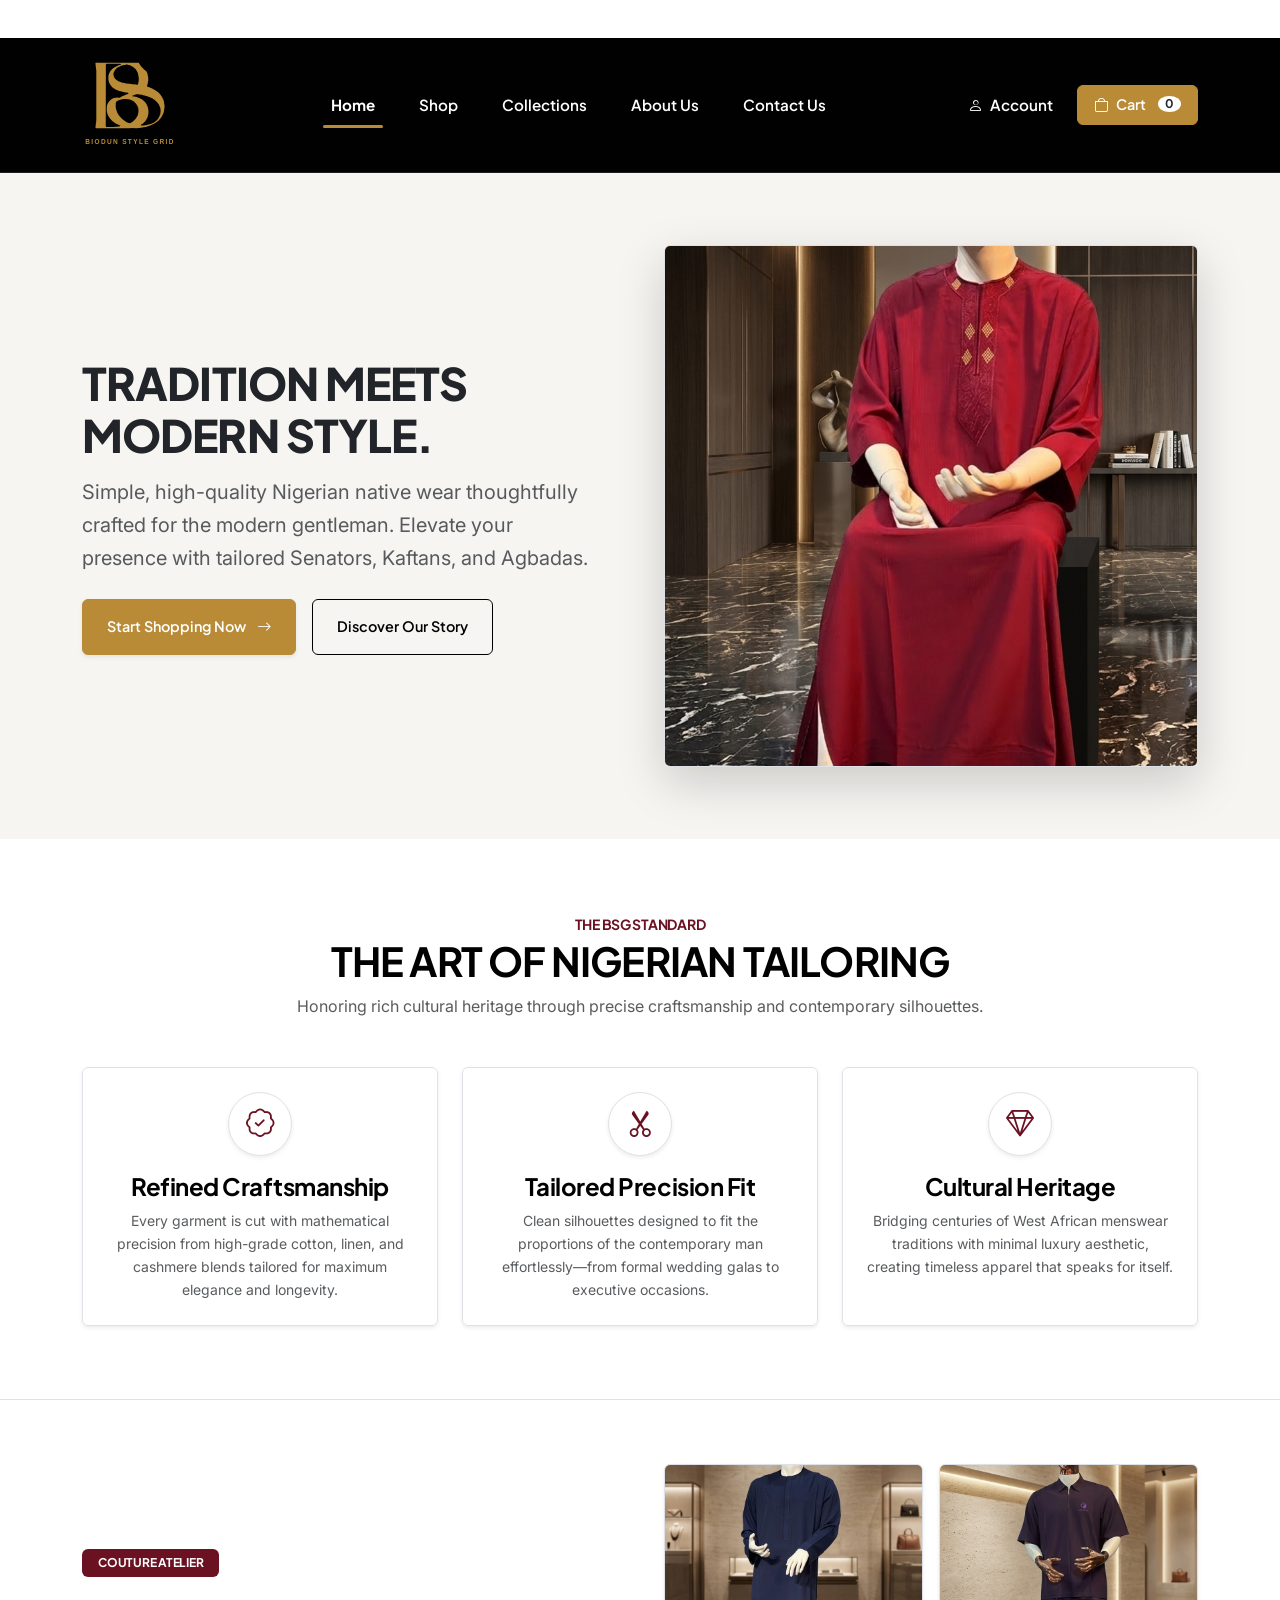
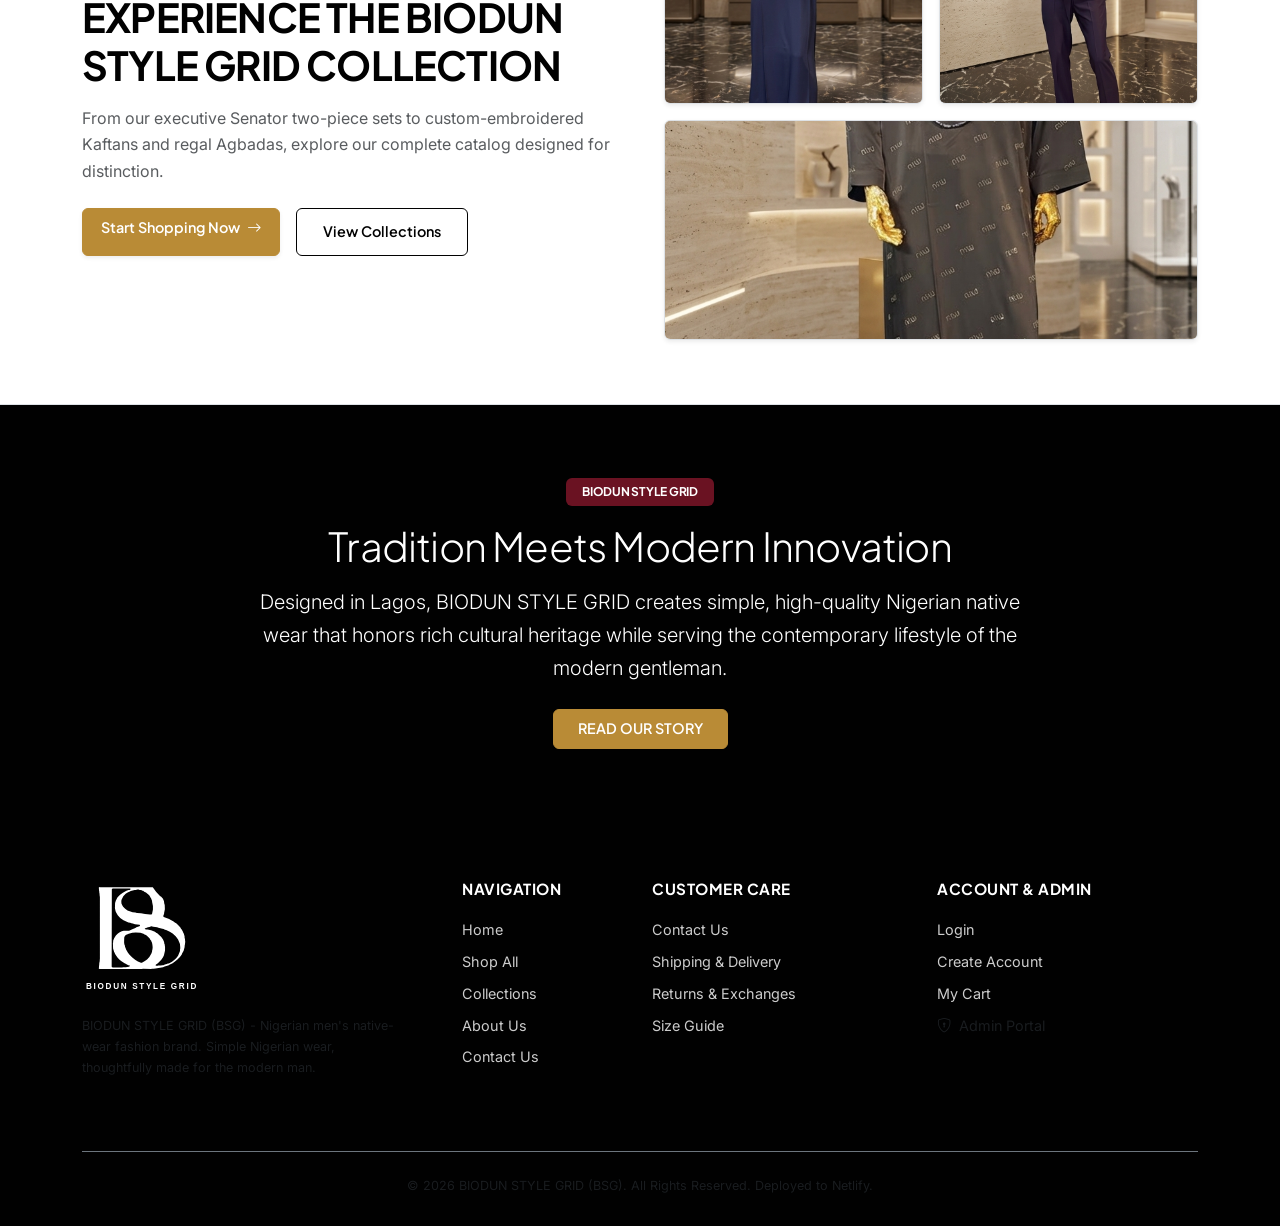
==== commit e8a1d08a: "first commit" ====
--- a/index.html
+++ b/index.html
@@ -29,12 +29,12 @@
       
       <!-- LEFT: Logo -->
       <a class="navbar-brand me-4 d-flex align-items-center" href="index.html">
-        <img src="assets/logo.svg" alt="BIODUN STYLE GRID Emblem" height="48">
+        <img class="bsg-logo-header" src="assets/logo.svg" alt="BIODUN STYLE GRID Emblem" height="96">
       </a>
 
       <!-- Mobile Controls: Cart & Hamburger -->
       <div class="d-flex align-items-center gap-2 d-lg-none ms-auto me-2">
-        <a href="cart.html" class="btn btn-link text-dark p-1 position-relative">
+        <a href="cart.html" class="btn btn-link text-white p-1 position-relative">
           <i class="bi bi-bag fs-5"></i>
           <span class="cart-count-badge position-absolute top-0 start-100 translate-middle">0</span>
         </a>
@@ -56,11 +56,11 @@
 
         <!-- RIGHT: Account, Cart -->
         <div class="d-none d-lg-flex align-items-center gap-3">
-          <a href="login.html" class="nav-link-bsg text-dark nav-account-link me-2">
+          <a href="login.html" class="nav-link-bsg text-white nav-account-link me-2">
             <i class="bi bi-person me-1"></i> Account
           </a>
 
-          <a href="cart.html" class="btn btn-bsg-primary btn-sm py-2 px-3 d-flex align-items-center gap-2">
+          <a href="cart.html" class="btn btn-bsg-gold btn-sm py-2 px-3 d-flex align-items-center gap-2">
             <i class="bi bi-bag"></i> Cart <span class="badge bg-white text-dark rounded-circle cart-count-badge">0</span>
           </a>
         </div>
@@ -86,7 +86,7 @@
           </p>
           
           <div class="d-flex gap-3 flex-wrap align-items-center bsg-scroll-item" data-bsg-animate="ground-drop" data-bsg-delay="3">
-            <a href="shop.html" class="btn btn-bsg-primary btn-lg shadow-sm py-3 px-4">
+            <a href="shop.html" class="btn btn-bsg-gold btn-lg shadow-sm py-3 px-4">
               Start Shopping Now <i class="bi bi-arrow-right ms-2"></i>
             </a>
             <a href="about.html" class="btn btn-bsg-secondary btn-lg py-3 px-4">
@@ -189,7 +189,7 @@
               From our executive Senator two-piece sets to custom-embroidered Kaftans and regal Agbadas, explore our complete catalog designed for distinction.
             </p>
             <div class="d-flex gap-3 flex-wrap">
-              <a href="shop.html" class="btn btn-bsg-primary btn-lg shadow-sm">
+              <a href="shop.html" class="btn btn-bsg-gold btn-lg shadow-sm">
                 Start Shopping Now <i class="bi bi-arrow-right ms-1"></i>
               </a>
               <a href="collections.html" class="btn btn-bsg-secondary btn-lg">
@@ -223,7 +223,7 @@
       <div class="row g-4 mb-5">
         
         <div class="col-lg-4 bsg-scroll-item" data-bsg-animate="slide-left" data-bsg-delay="1">
-          <img src="assets/logo-white.svg" alt="BSG Emblem" height="48" class="mb-3">
+          <img src="assets/logo-white.svg" alt="BSG Emblem" height="120" class="mb-3">
           <p class="small text-muted mb-4" style="max-width: 320px;">
             BIODUN STYLE GRID (BSG) - Nigerian men's native-wear fashion brand. Simple Nigerian wear, thoughtfully made for the modern man.
           </p>
--- a/css/style.css
+++ b/css/style.css
@@ -129,10 +129,11 @@
   text-decoration: underline;
 }
 
+/* Dark Navbar Matching Footer Theme & Gold Active Underline */
 .navbar-bsg {
-  background-color: var(--bsg-white);
-  border-bottom: 1px solid #EAEAEA;
-  padding: 16px 0;
+  background-color: var(--bsg-black) !important; /* Matches footer dark background */
+  border-bottom: 1px solid rgba(255, 255, 255, 0.12) !important;
+  padding: 14px 0;
   position: sticky;
   top: 0;
   z-index: 1030;
@@ -140,26 +141,60 @@
 
 .nav-link-bsg {
   font-family: var(--font-heading);
-  font-size: 0.92rem;
+  font-size: 0.95rem;
   font-weight: 600;
-  color: var(--bsg-black) !important;
-  margin: 0 12px;
-  padding: 6px 0;
+  color: var(--bsg-white) !important; /* White text on dark navbar */
+  margin: 0 14px;
+  padding: 8px 0;
   position: relative;
-}
-
-.nav-link-bsg:hover, .nav-link-bsg.active {
-  color: var(--bsg-burgundy) !important;
-}
-
+  transition: var(--bsg-transition);
+}
+
+.nav-link-bsg:hover {
+  color: var(--bsg-gold) !important;
+}
+
+.nav-link-bsg.active {
+  color: var(--bsg-white) !important;
+  font-weight: 700;
+}
+
+/* Active Nav Item Underline in GOLD (matching logo color) */
 .nav-link-bsg.active::after {
   content: '';
   position: absolute;
-  bottom: 0;
+  bottom: -2px;
   left: 0;
   width: 100%;
-  height: 2px;
-  background-color: var(--bsg-burgundy);
+  height: 2.5px;
+  background-color: var(--bsg-gold) !important; /* Solid Gold Underline */
+  border-radius: 2px;
+}
+
+.btn-bsg-gold {
+  background-color: var(--bsg-gold) !important;
+  color: var(--bsg-white) !important;
+  font-family: var(--font-heading);
+  font-weight: 600;
+  font-size: 0.9rem;
+  padding: 8px 18px;
+  border-radius: var(--bsg-border-radius);
+  border: 1px solid var(--bsg-gold);
+  transition: var(--bsg-transition);
+}
+
+.btn-bsg-gold:hover {
+  background-color: #a3782b !important;
+  border-color: #a3782b !important;
+  color: var(--bsg-white) !important;
+}
+
+.navbar-bsg .navbar-toggler {
+  border-color: rgba(255, 255, 255, 0.25) !important;
+}
+
+.navbar-bsg .navbar-toggler-icon {
+  filter: invert(1);
 }
 
 .cart-count-badge {
@@ -544,3 +579,49 @@
 
 
 
+
+/* Brand Logo Sizing - Enlarged 2.5x to 3x */
+.bsg-logo-header {
+  height: 96px;
+  max-height: 110px;
+  width: auto;
+  object-fit: contain;
+  transition: var(--bsg-transition);
+}
+
+.bsg-logo-footer {
+  height: 120px;
+  max-height: 140px;
+  width: auto;
+  object-fit: contain;
+  transition: var(--bsg-transition);
+}
+
+
+.navbar-luxury {
+  background-color: var(--bsg-black) !important;
+  border-bottom: 1px solid rgba(218, 182, 110, 0.3) !important;
+  padding: 14px 0;
+}
+.navbar-luxury .nav-link {
+  color: var(--bsg-white) !important;
+  font-weight: 600;
+}
+.navbar-luxury .nav-link:hover, .navbar-luxury .nav-link.active {
+  color: var(--bsg-gold) !important;
+}
+
+
+/* Ensure ALL icons in Navbar match White Link Text */
+.navbar-bsg i,
+.navbar-bsg .bi,
+.navbar-bsg [class*="bi-"],
+.navbar-bsg .btn-link,
+.navbar-bsg .nav-link-bsg i,
+.navbar-bsg .nav-account-link i,
+.navbar-luxury i,
+.navbar-luxury [data-lucide] {
+  color: var(--bsg-white) !important;
+  fill: var(--bsg-white) !important;
+  stroke: var(--bsg-white) !important;
+}
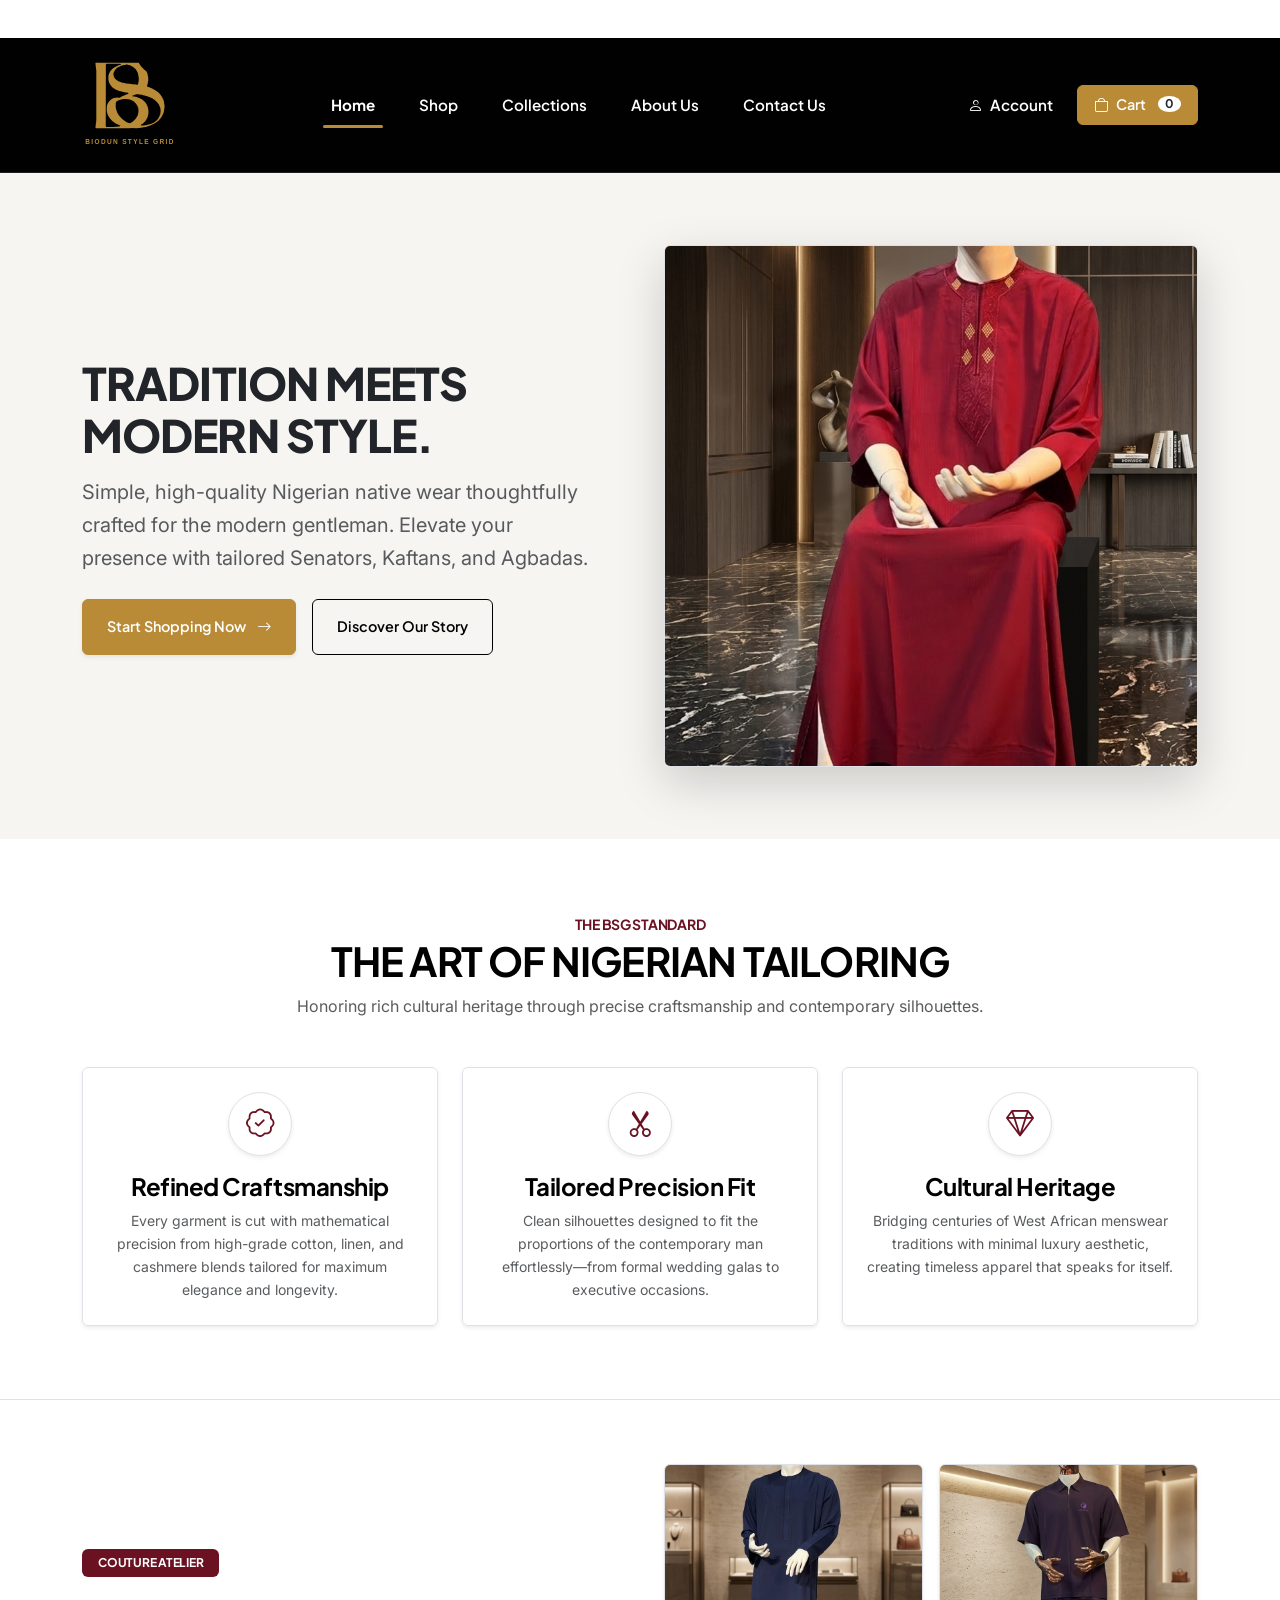
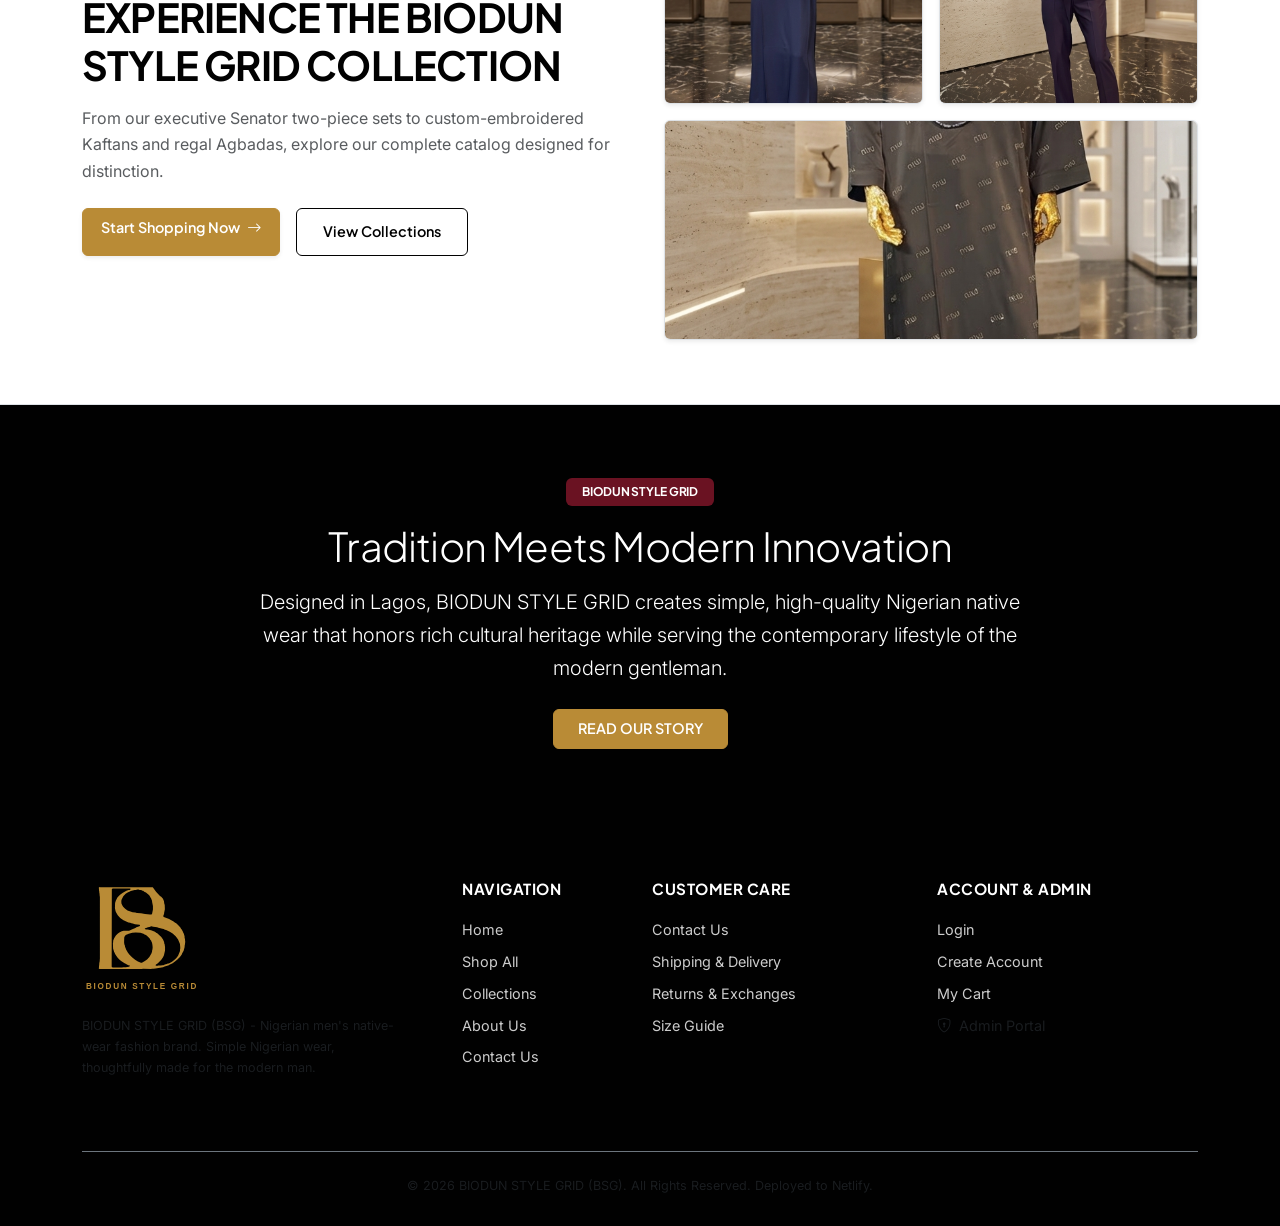
==== commit 2f355be3: "first commit" ====
--- a/index.html
+++ b/index.html
@@ -223,7 +223,7 @@
       <div class="row g-4 mb-5">
         
         <div class="col-lg-4 bsg-scroll-item" data-bsg-animate="slide-left" data-bsg-delay="1">
-          <img src="assets/logo-white.svg" alt="BSG Emblem" height="120" class="mb-3">
+          <img src="assets/logo.svg" alt="BSG Emblem" height="120" class="mb-3">
           <p class="small text-muted mb-4" style="max-width: 320px;">
             BIODUN STYLE GRID (BSG) - Nigerian men's native-wear fashion brand. Simple Nigerian wear, thoughtfully made for the modern man.
           </p>
